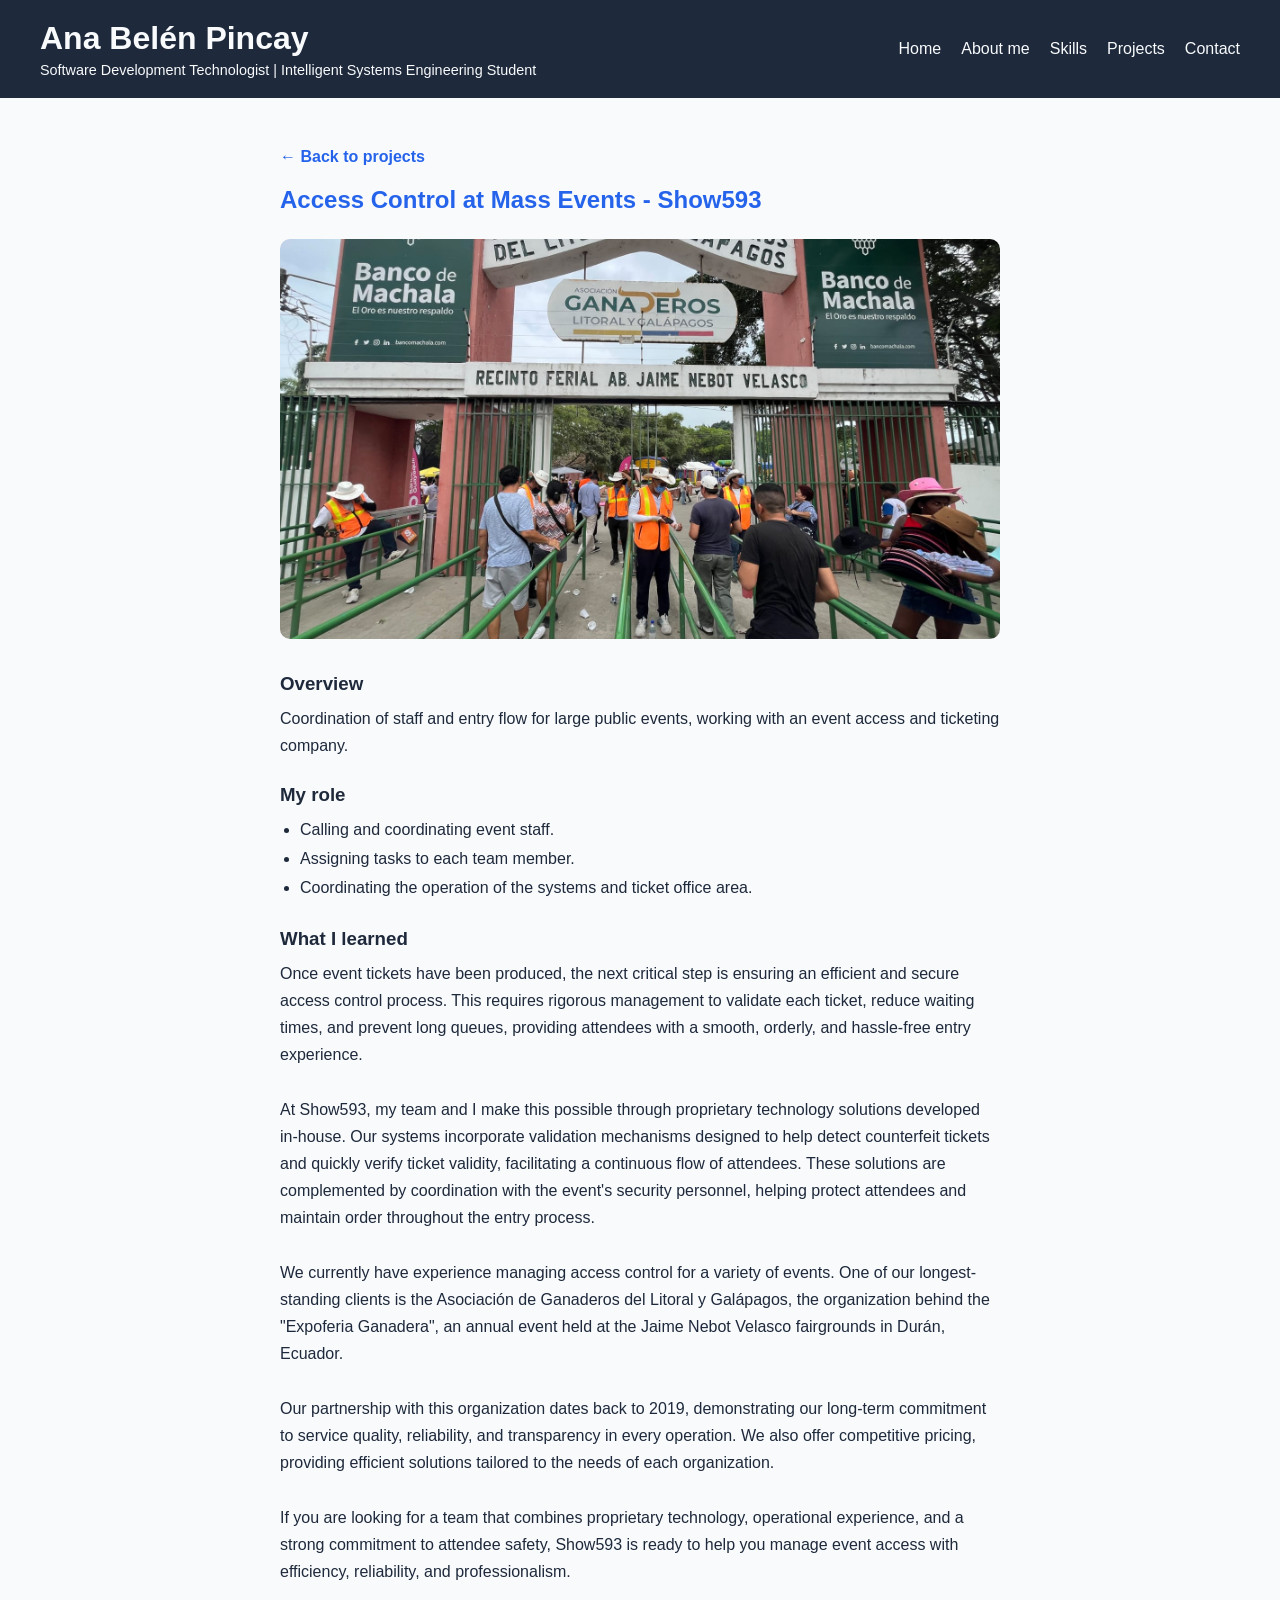
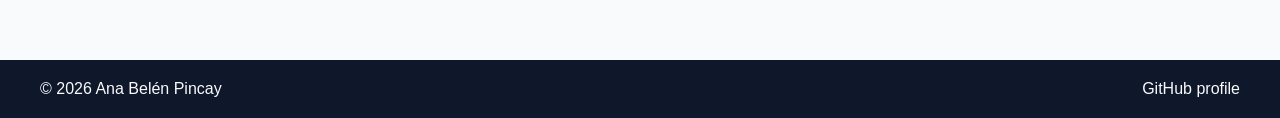
==== Access-Control.html @ f1be9d01 "Páginas de detalle de los proyectos" ====
<!DOCTYPE html>
<html lang="en">
<head>
    <meta charset="UTF-8">
    <meta name="viewport" content="width=device-width, initial-scale=1.0">
    <title>Access Control at Mass Events | Ana Belén Pincay</title>
    <link rel="stylesheet" href="styles.css">
</head>
<body>
    <header class="header">
        <div class="header__brand">
            <h1 class="header__name">Ana Belén Pincay</h1>
            <p class="header__role">Software Development Technologist | Intelligent Systems Engineering Student</p>
        </div>
        <nav class="nav">
            <ul class="nav__list">
                <li><a class="nav__link" href="index.html#home">Home</a></li>
                <li><a class="nav__link" href="index.html#about">About me</a></li>
                <li><a class="nav__link" href="index.html#skills">Skills</a></li>
                <li><a class="nav__link" href="index.html#projects">Projects</a></li>
                <li><a class="nav__link" href="index.html#contact">Contact</a></li>
            </ul>
        </nav>
    </header>

    <main>
        <article class="detail">
            <a class="detail__back" href="index.html#projects">&larr; Back to projects</a>
            <h2 class="detail__title">Access Control at Mass Events - Show593</h2>
            <img class="detail__image" src="img/control_de_accesos.jpeg" alt="Access control at a mass event">

            <section class="detail__section">
                <h3 class="detail__subtitle">Overview</h3>
                <p class="detail__text">
                    Coordination of staff and entry flow for large public events,
                    working with an event access and ticketing company.
                </p>
            </section>

            <section class="detail__section">
                <h3 class="detail__subtitle">My role</h3>
                <ul class="detail__list">
                    <li>Calling and coordinating event staff.</li>
                    <li>Assigning tasks to each team member.</li>
                    <li>Coordinating the operation of the systems and ticket office area.</li>
                </ul>
            </section>

            <section class="detail__section">
                <h3 class="detail__subtitle">What I learned</h3>
                <div class="detail__text">
                    <p>
                        Once event tickets have been produced, the next critical step is
                        ensuring an efficient and secure access control process. This requires
                        rigorous management to validate each ticket, reduce waiting times,
                        and prevent long queues, providing attendees with a smooth, orderly,
                        and hassle-free entry experience.
                    </p>

                    <p>
                        <BR>At Show593, my team and I make this possible through proprietary
                        technology solutions developed in-house. Our systems incorporate
                        validation mechanisms designed to help detect counterfeit tickets
                        and quickly verify ticket validity, facilitating a continuous flow
                        of attendees. These solutions are complemented by coordination with
                        the event's security personnel, helping protect attendees and
                        maintain order throughout the entry process.
                    </p>

                    <p>
                         <BR>We currently have experience managing access control for a variety
                        of events. One of our longest-standing clients is the
                        Asociación de Ganaderos del Litoral y Galápagos, the organization
                        behind the "Expoferia Ganadera", an annual event held at the
                        Jaime Nebot Velasco fairgrounds in Durán, Ecuador.
                    </p>

                    <p>
                        <BR>Our partnership with this organization dates back to 2019,
                        demonstrating our long-term commitment to service quality,
                        reliability, and transparency in every operation. We also offer
                        competitive pricing, providing efficient solutions tailored to
                        the needs of each organization.
                    </p>

                    <p>
                        <BR>If you are looking for a team that combines proprietary technology,
                        operational experience, and a strong commitment to attendee safety,
                        Show593 is ready to help you manage event access with efficiency,
                        reliability, and professionalism.
                    </p>
                </div>
            </section>
        </article>
    </main>

    <footer class="footer">
        <p class="footer__text">&copy; 2026 Ana Belén Pincay</p>
        <a class="footer__link" href="https://github.com/TU-USUARIO">GitHub profile</a>
    </footer>
</body>
</html>
---- styles.css ----
/* ===== Variables ===== */
:root {
    --color-primary: #2563eb;
    --color-primary-dark: #1d4ed8;
    --color-dark: #1e293b;
    --color-darker: #0f172a;
    --color-light: #f8fafc;
    --font-main: Arial, Helvetica, sans-serif;
}

/* ===== Base ===== */
* {
    margin: 0;
    padding: 0;
    box-sizing: border-box;
}

body {
    font-family: var(--font-main);
    background-color: var(--color-light);
    color: var(--color-dark);
}

.section__title {
    margin-bottom: 30px;
    text-align: center;
    color: var(--color-primary);
}

/* ===== Header y navegación ===== */
.header {
    display: flex;
    justify-content: space-between;
    align-items: center;
    flex-wrap: wrap;
    gap: 20px;
    padding: 20px 40px;
    background-color: var(--color-dark);
    color: var(--color-light);
}

.header__role {
    margin-top: 5px;
    font-size: 0.9rem;
}

.nav__list {
    display: flex;
    gap: 20px;
    list-style: none;
}

.nav__link {
    color: var(--color-light);
    text-decoration: none;
}

.nav__link:hover {
    color: var(--color-primary);
}

/* ===== Sección principal ===== */
.hero {
    display: flex;
    justify-content: center;
    align-items: center;
    gap: 40px;
    padding: 80px 40px;
}

.hero__text {
    max-width: 500px;
}

.hero__title {
    margin-bottom: 15px;
    font-size: 2rem;
    color: var(--color-primary);
}

.hero__description {
    line-height: 1.6;
}

.hero__image {
    width: 220px;
    height: 220px;
    flex-shrink: 0;
    border-radius: 50%;
    object-fit: cover;
    object-position: center 15%;
}

/* ===== Sobre mí ===== */
.about {
    max-width: 800px;
    margin: 0 auto;
    padding: 60px 40px;
}

.about__text {
    line-height: 1.7;
    text-align: center;
}

/* ===== Habilidades ===== */
.skills {
    padding: 60px 40px;
    background-color: var(--color-dark);
}

.skills .section__title {
    color: var(--color-light);
}

.skills__list {
    display: flex;
    flex-wrap: wrap;
    justify-content: center;
    gap: 20px;
}

.skill {
    width: 220px;
    padding: 20px;
    border-radius: 10px;
    background-color: var(--color-light);
    text-align: center;
    transition: transform 0.3s;
}

.skill:hover {
    transform: translateY(-8px);
}

.skill__name {
    margin-bottom: 10px;
    color: var(--color-primary);
}

/* ===== Proyectos ===== */
.projects {
    padding: 60px 40px;
}

.projects__list {
    display: flex;
    flex-wrap: wrap;
    justify-content: center;
    gap: 30px;
}

.project {
    width: 300px;
    padding: 20px;
    border-radius: 10px;
    background-color: white;
    box-shadow: 0 2px 8px rgba(0, 0, 0, 0.15);
    transition: transform 0.3s;
}

.project:hover {
    transform: translateY(-8px);
}

.project__image {
    width: 100%;
    height: 180px;
    margin-bottom: 15px;
    border-radius: 8px;
    object-fit: cover;
}

.project__name {
    margin-bottom: 10px;
    color: var(--color-primary);
}

.project__description {
    margin-bottom: 15px;
    line-height: 1.5;
}

.project__link {
    color: var(--color-primary);
    font-weight: bold;
    text-decoration: none;
}

.project__link:hover {
    text-decoration: underline;
}

/* ===== Contacto ===== */
.contact {
    padding: 60px 40px;
    background-color: var(--color-dark);
}

.contact .section__title {
    color: var(--color-light);
}

.contact__content {
    display: flex;
    flex-wrap: wrap;
    justify-content: center;
    gap: 50px;
    max-width: 900px;
    margin: 0 auto;
}

.contact__info {
    flex: 1;
    min-width: 250px;
    color: var(--color-light);
}

.contact__subtitle {
    margin-bottom: 15px;
    color: var(--color-primary);
}

.contact__text {
    margin-bottom: 20px;
    line-height: 1.6;
}

.contact__list {
    list-style: none;
}

.contact__list li {
    margin-bottom: 10px;
}

.contact__link {
    color: var(--color-light);
    text-decoration: none;
}

.contact__link:hover {
    color: var(--color-primary);
}

/* ===== Formulario ===== */
.form {
    display: flex;
    flex: 1;
    flex-direction: column;
    gap: 10px;
    min-width: 280px;
    max-width: 500px;
}

.form__label {
    color: var(--color-light);
}

.form__input {
    padding: 10px;
    border: none;
    border-radius: 6px;
    font-family: var(--font-main);
    font-size: 1rem;
}

.form__textarea {
    resize: vertical;
}

.form__button {
    margin-top: 10px;
    padding: 12px;
    border: none;
    border-radius: 6px;
    background-color: var(--color-primary);
    color: var(--color-light);
    font-size: 1rem;
    cursor: pointer;
    transition: background-color 0.3s;
}

.form__button:hover {
    background-color: var(--color-primary-dark);
}

/* ===== Pie de página ===== */
.footer {
    display: flex;
    justify-content: space-between;
    align-items: center;
    padding: 20px 40px;
    background-color: var(--color-darker);
    color: var(--color-light);
}

.footer__link {
    color: var(--color-light);
    text-decoration: none;
}

.footer__link:hover {
    color: var(--color-primary);
}

/* ===== Páginas de detalle ===== */
.detail {
    max-width: 800px;
    margin: 0 auto;
    padding: 50px 40px;
}

.detail__back {
    display: inline-block;
    margin-bottom: 20px;
    color: var(--color-primary);
    font-weight: bold;
    text-decoration: none;
}

.detail__back:hover {
    text-decoration: underline;
}

.detail__title {
    margin-bottom: 25px;
    color: var(--color-primary);
}

.detail__image {
    width: 100%;
    max-height: 400px;
    margin-bottom: 30px;
    border-radius: 10px;
    object-fit: cover;
}

.detail__section {
    margin-bottom: 25px;
}

.detail__subtitle {
    margin-bottom: 10px;
}

.detail__text {
    line-height: 1.7;
}

.detail__list {
    padding-left: 20px;
    line-height: 1.8;
}
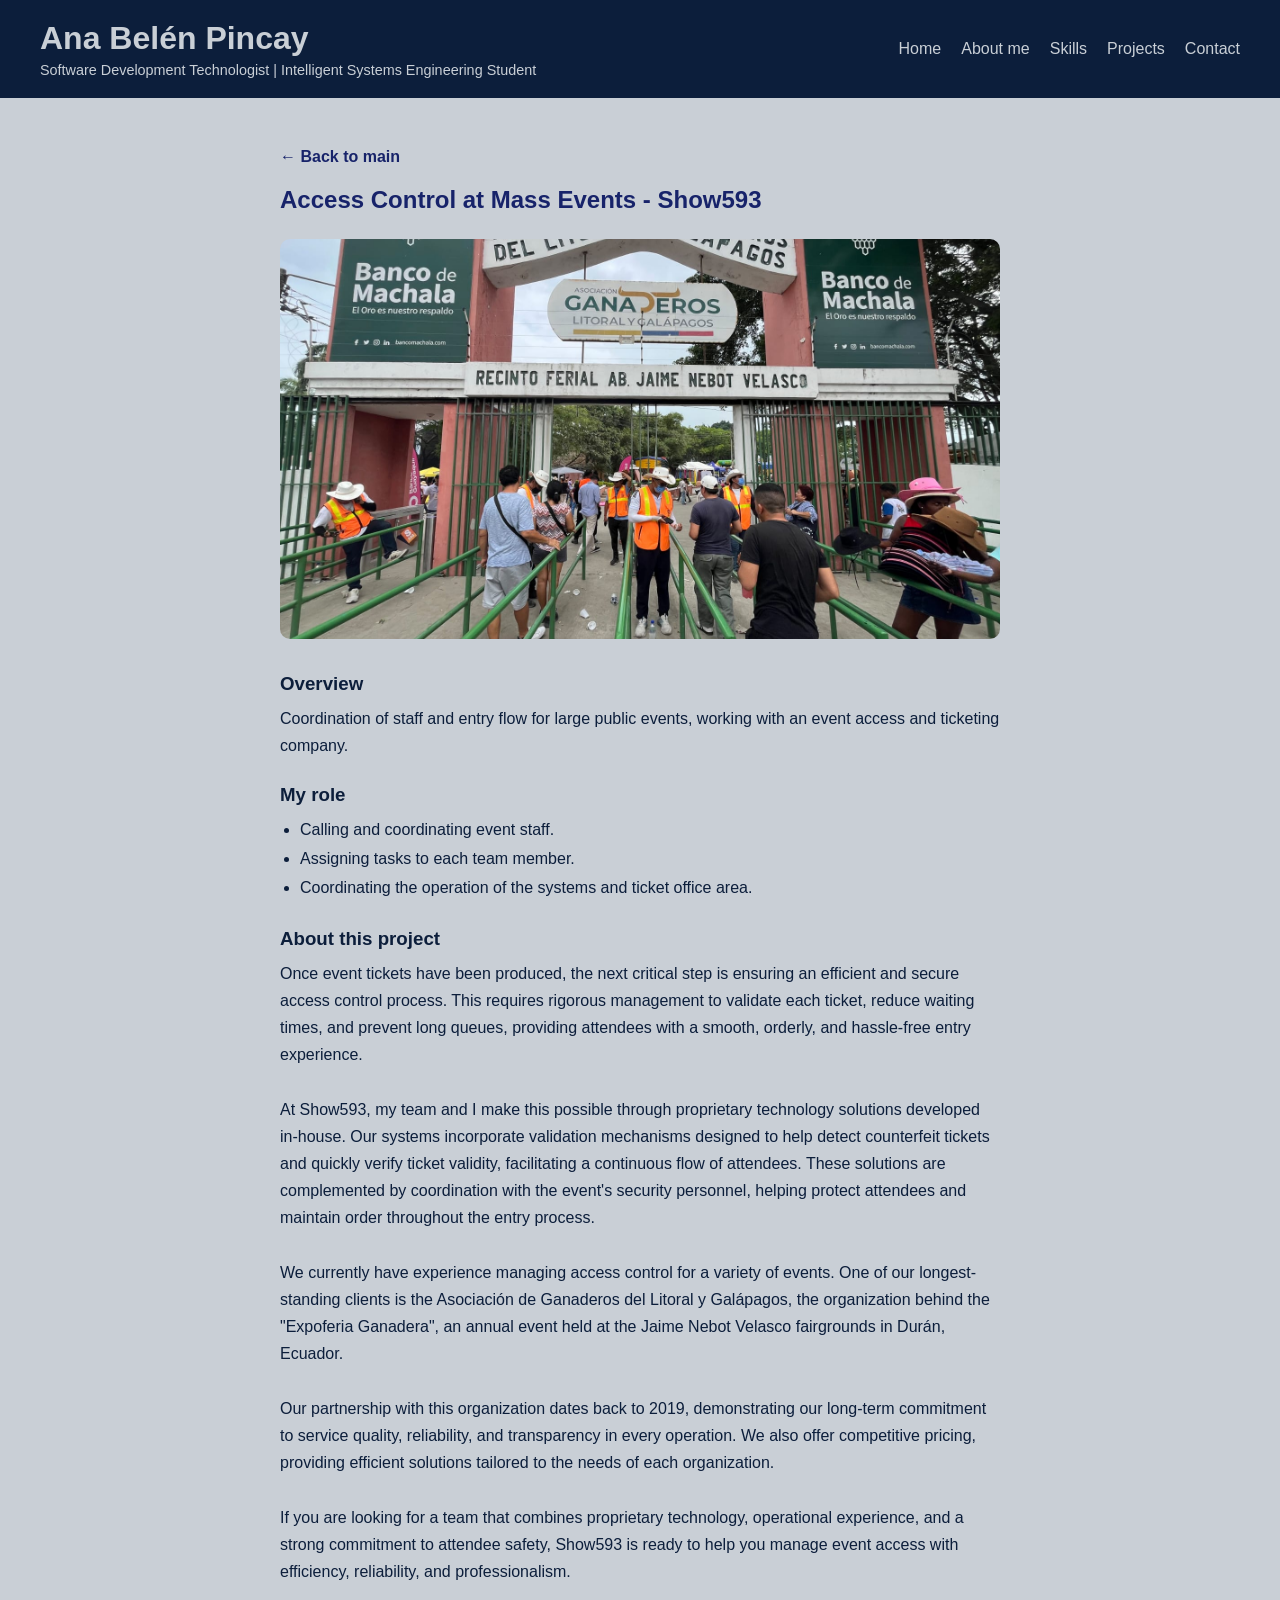
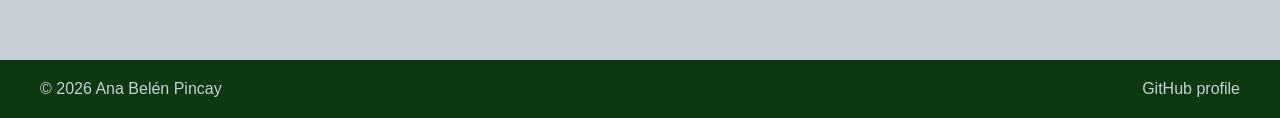
==== commit 5fecbfa0: "Correcciones finales" ====
--- a/Access-Control.html
+++ b/Access-Control.html
@@ -25,7 +25,7 @@
 
     <main>
         <article class="detail">
-            <a class="detail__back" href="index.html#projects">&larr; Back to projects</a>
+            <a class="detail__back" href="index.html#projects">&larr; Back to main</a>
             <h2 class="detail__title">Access Control at Mass Events - Show593</h2>
             <img class="detail__image" src="img/control_de_accesos.jpeg" alt="Access control at a mass event">
 
@@ -47,7 +47,7 @@
             </section>
 
             <section class="detail__section">
-                <h3 class="detail__subtitle">What I learned</h3>
+                <h3 class="detail__subtitle">About this project</h3>
                 <div class="detail__text">
                     <p>
                         Once event tickets have been produced, the next critical step is
@@ -96,7 +96,7 @@
 
     <footer class="footer">
         <p class="footer__text">&copy; 2026 Ana Belén Pincay</p>
-        <a class="footer__link" href="https://github.com/TU-USUARIO">GitHub profile</a>
+        <a class="footer__link" href="https://github.com/anabpm98-dev">GitHub profile</a>
     </footer>
 </body>
 </html>
--- a/styles.css
+++ b/styles.css
@@ -1,10 +1,10 @@
 /* ===== Variables ===== */
 :root {
-    --color-primary: #2563eb;
-    --color-primary-dark: #1d4ed8;
-    --color-dark: #1e293b;
-    --color-darker: #0f172a;
-    --color-light: #f8fafc;
+    --color-primary: #17236a;
+    --color-primary-dark: #90a5df;
+    --color-dark: #0c1e3b;
+    --color-darker: #0d3911;
+    --color-light: #c9cfd6;
     --font-main: Arial, Helvetica, sans-serif;
 }
 
@@ -154,7 +154,7 @@
     width: 300px;
     padding: 20px;
     border-radius: 10px;
-    background-color: white;
+    background-color: #ffffff;
     box-shadow: 0 2px 8px rgba(0, 0, 0, 0.15);
     transition: transform 0.3s;
 }
@@ -218,7 +218,7 @@
 
 .contact__subtitle {
     margin-bottom: 15px;
-    color: var(--color-primary);
+    color: var(--color-light);
 }
 
 .contact__text {
@@ -261,7 +261,7 @@
     padding: 10px;
     border: none;
     border-radius: 6px;
-    font-family: var(--font-main);
+    font-family: var(--font-light);
     font-size: 1rem;
 }
 
@@ -351,4 +351,42 @@
 .detail__list {
     padding-left: 20px;
     line-height: 1.8;
+}
+
+/* ===== Estilos finales ===== */
+html {
+    scroll-behavior: smooth;
+}
+
+@media (max-width: 768px) {
+    .header {
+        flex-direction: column;
+        padding: 20px;
+        text-align: center;
+    }
+
+    .nav__list {
+        flex-wrap: wrap;
+        justify-content: center;
+    }
+
+    .hero {
+        flex-direction: column-reverse;
+        padding: 40px 20px;
+        text-align: center;
+    }
+
+    .about,
+    .skills,
+    .projects,
+    .contact,
+    .detail {
+        padding: 40px 20px;
+    }
+
+    .footer {
+        flex-direction: column;
+        gap: 10px;
+        text-align: center;
+    }
 }
